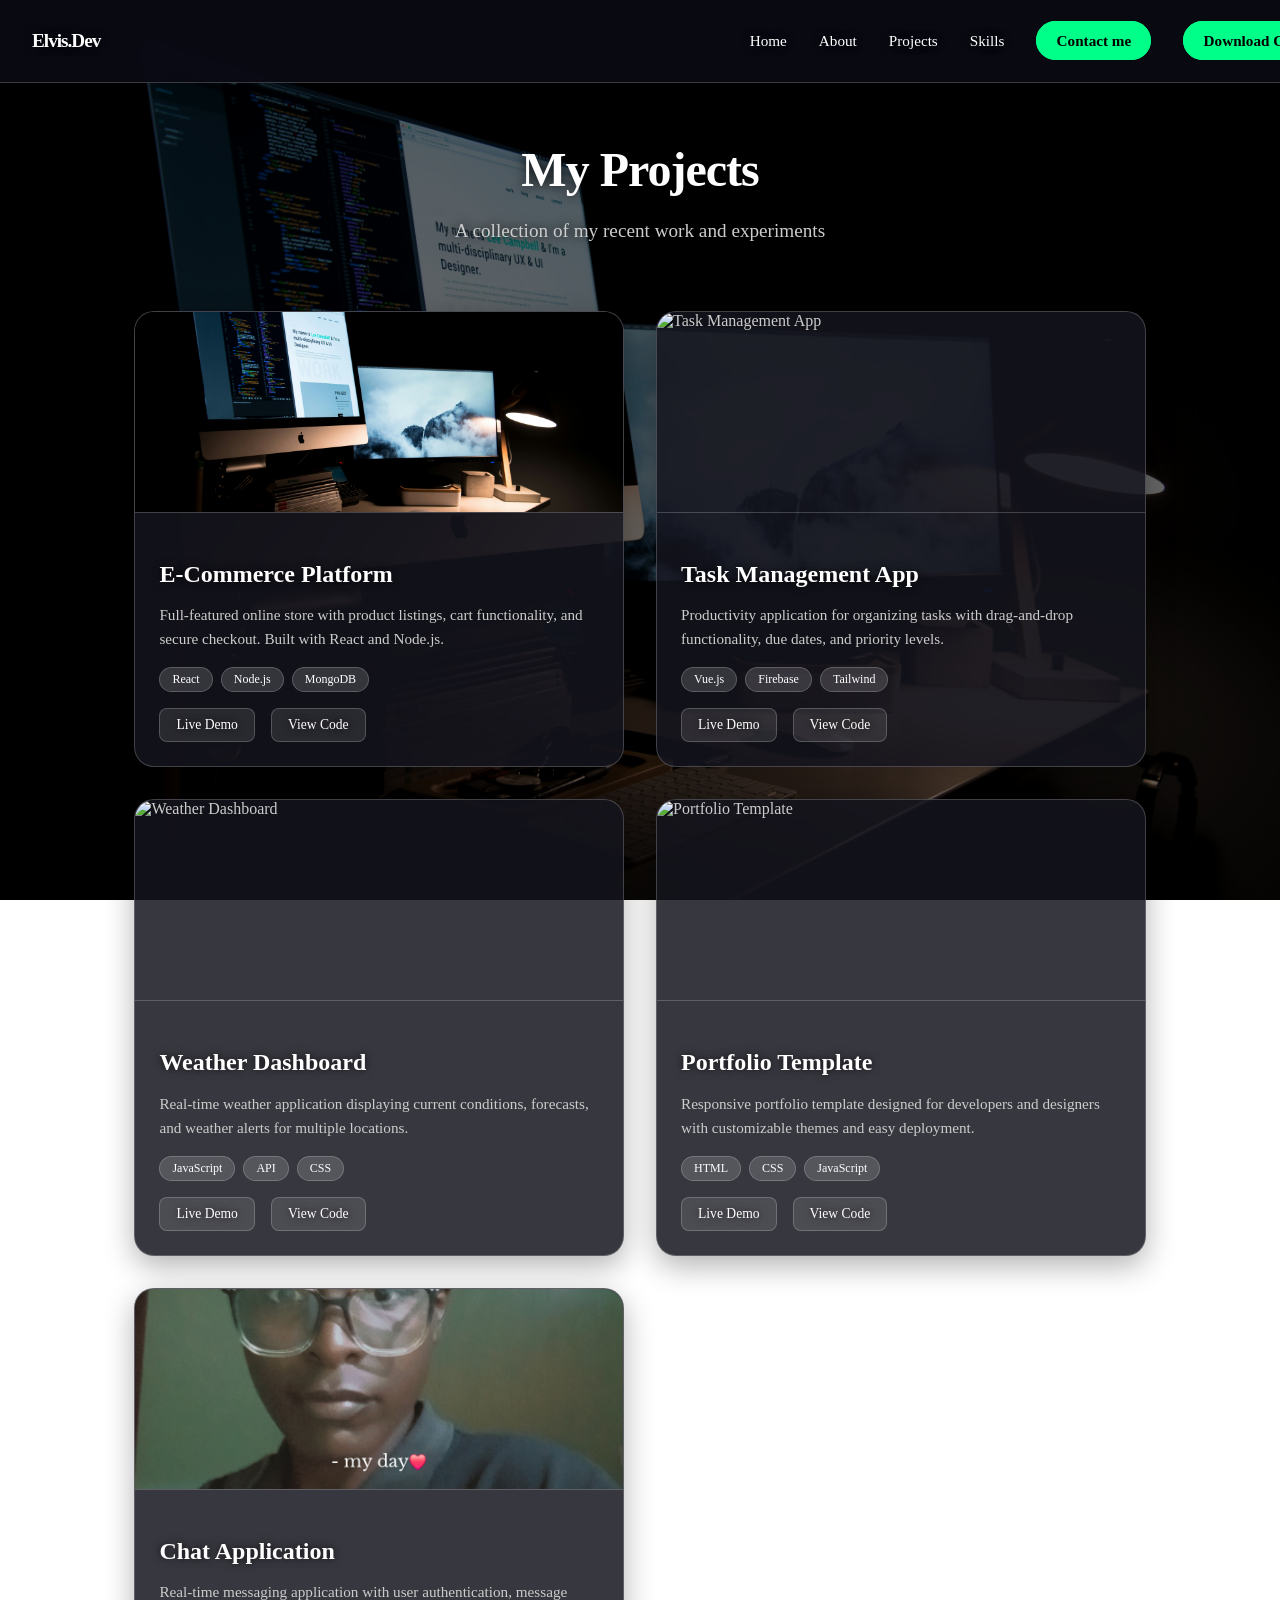
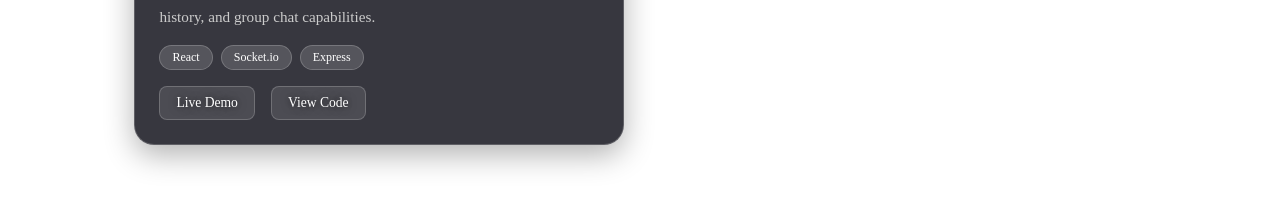
==== projects.html @ 84349046 "Initial commit:potfolio-website web project" ====
<!doctype html>
<html lang="en">
  <head>
    <meta charset="UTF-8" />
    <meta name="viewport" content="width=device-width, initial-scale=1.0" />
    <title>Projects - Elvis Portfolio</title>
    <link rel="stylesheet" href="style.css" />
  </head>
  <body>
    <nav class="navbar" id="header-navbar">
      <div id="navlogo">
        <a href="#home">Elvis.Dev</a>
      </div>

      <ul class="navmenu">
        <li><a href="index.html" class="navlink">Home</a></li>
        <li><a href="about.html" class="navlink">About</a></li>
        <li><a href="projects.html" class="navlink">Projects</a></li>
        <li><a href="skills.html" class="navlink">Skills</a></li>
        <li><a href="contact.html" class="navlink navbtn">Contact me</a></li>
        <li>
          <a href="cv/Elvis_CV.html" class="navlink navbtn" download
            >Download Cv</a
          >
        </li>
      </ul>
    </nav>

    <section class="page-section" id="projects">
      <div class="section-container">
        <div class="section-header">
          <h1 class="section-title">My Projects</h1>
          <p class="section-subtitle">
            A collection of my recent work and experiments
          </p>
        </div>

        <div class="projects-grid">
          <!-- Project Card 1 -->
          <div class="project-card">
            <div class="project-image-wrapper">
              <img
                src="images1/lee-campbell-DtDlVpy-vvQ-unsplash.jpg"
                alt="E-Commerce Platform"
                class="project-image"
              />
            </div>
            <div class="project-info">
              <h3 class="project-title">E-Commerce Platform</h3>
              <p class="project-description">
                Full-featured online store with product listings, cart
                functionality, and secure checkout. Built with React and
                Node.js.
              </p>
              <div class="project-tags">
                <span class="tag">React</span>
                <span class="tag">Node.js</span>
                <span class="tag">MongoDB</span>
              </div>
              <div class="project-links">
                <a href="#" class="project-link">Live Demo</a>
                <a href="#" class="project-link">View Code</a>
              </div>
            </div>
          </div>

          <!-- Project Card 2 -->
          <div class="project-card">
            <div class="project-image-wrapper">
              <img
                src="images1/ales-nesetril-Im7lZjxeLhg-unsplash.jpg"
                alt="Task Management App"
                class="project-image"
              />
            </div>
            <div class="project-info">
              <h3 class="project-title">Task Management App</h3>
              <p class="project-description">
                Productivity application for organizing tasks with drag-and-drop
                functionality, due dates, and priority levels.
              </p>
              <div class="project-tags">
                <span class="tag">Vue.js</span>
                <span class="tag">Firebase</span>
                <span class="tag">Tailwind</span>
              </div>
              <div class="project-links">
                <a href="#" class="project-link">Live Demo</a>
                <a href="#" class="project-link">View Code</a>
              </div>
            </div>
          </div>

          <!-- Project Card 3 -->
          <div class="project-card">
            <div class="project-image-wrapper">
              <img
                src="images1/billy-huynh-W8KTS-mhFUE-unsplash.jpg"
                alt="Weather Dashboard"
                class="project-image"
              />
            </div>
            <div class="project-info">
              <h3 class="project-title">Weather Dashboard</h3>
              <p class="project-description">
                Real-time weather application displaying current conditions,
                forecasts, and weather alerts for multiple locations.
              </p>
              <div class="project-tags">
                <span class="tag">JavaScript</span>
                <span class="tag">API</span>
                <span class="tag">CSS</span>
              </div>
              <div class="project-links">
                <a href="#" class="project-link">Live Demo</a>
                <a href="#" class="project-link">View Code</a>
              </div>
            </div>
          </div>

          <!-- Project Card 4 -->
          <div class="project-card">
            <div class="project-image-wrapper">
              <img
                src="images1/patrick-tomasso-QMDap1TAu0g-unsplash.jpg"
                alt="Portfolio Template"
                class="project-image"
              />
            </div>
            <div class="project-info">
              <h3 class="project-title">Portfolio Template</h3>
              <p class="project-description">
                Responsive portfolio template designed for developers and
                designers with customizable themes and easy deployment.
              </p>
              <div class="project-tags">
                <span class="tag">HTML</span>
                <span class="tag">CSS</span>
                <span class="tag">JavaScript</span>
              </div>
              <div class="project-links">
                <a href="#" class="project-link">Live Demo</a>
                <a href="#" class="project-link">View Code</a>
              </div>
            </div>
          </div>

          <!-- Project Card 5 -->
          <div class="project-card">
            <div class="project-image-wrapper">
              <img
                src="images1/mine.jpg"
                alt="Chat Application"
                class="project-image"
              />
            </div>
            <div class="project-info">
              <h3 class="project-title">Chat Application</h3>
              <p class="project-description">
                Real-time messaging application with user authentication,
                message history, and group chat capabilities.
              </p>
              <div class="project-tags">
                <span class="tag">React</span>
                <span class="tag">Socket.io</span>
                <span class="tag">Express</span>
              </div>
              <div class="project-links">
                <a href="#" class="project-link">Live Demo</a>
                <a href="#" class="project-link">View Code</a>
              </div>
            </div>
          </div>
        </div>
      </div>
    </section>
  </body>
</html>
---- style.css ----
/* CSS Variables */
:root {
  --text-main: #ffffff;
  --text-muted: #cccccc;
  --accent-color: #00ff88;
  --bg-overlay: rgba(0, 0, 0, 0.6);
  --card-bg: rgba(20, 20, 30, 0.85);
  --card-border: rgba(255, 255, 255, 0.2);
  --text-shadow: 0px 0px 8px rgba(0, 0, 0, 0.8);
  --text-shadow-strong: 0px 0px 12px rgba(0, 0, 0, 1);
}

body {
  font-family: Cambria, Cochin, Georgia, Times, "Times New Roman", serif;
  background-image: url("images1/lee-campbell-DtDlVpy-vvQ-unsplash.jpg");
  background-size: cover;
  background-attachment: fixed;
  color: var(--text-muted);
  min-height: 100vh;
  position: relative;
}

body::before {
  content: "";
  position: fixed;
  top: 0;
  left: 0;
  width: 100%;
  height: 100%;
  background: var(--bg-overlay);
  z-index: -1;
}

.navbar {
  position: fixed;
  top: 0;
  left: 0;
  width: 100%;
  backdrop-filter: blur(10px);
  background: rgba(10, 10, 20, 0.9);
  display: flex;
  justify-content: space-between;
  align-items: center;
  padding: 1rem 2rem;
  z-index: 1000;
  border-bottom: 1px solid var(--card-border);
}

#navlogo a {
  font-size: 1.2rem;
  font-weight: 700;
  color: var(--text-main);
  text-decoration: none;
  letter-spacing: -1px;
  text-shadow: var(--text-shadow);
}

.navmenu {
  padding: 0;
  display: flex;
  align-items: center;
  list-style: none;
  gap: 2rem;
}

.navlink {
  font-size: 0.95rem;
  font-weight: 500;
  color: var(--text-main);
  text-decoration: none;
  transition: color 0.2s ease;
  text-shadow: var(--text-shadow);
}

.navlink:hover {
  color: var(--accent-color);
}

.navbtn {
  border: 1px solid var(--accent-color);
  background-color: var(--accent-color);
  color: #000 !important;
  padding: 0.6rem 1.2rem;
  border-radius: 50px;
  text-decoration: none;
  font-weight: 600;
  transition: all 0.3s ease;
  text-shadow: none;
}

.navbtn:hover {
  background-color: rgba(0, 255, 136, 0.8);
  transform: translateY(-2px);
  box-shadow: 0 5px 15px rgba(0, 255, 136, 0.3);
}

.navbtn:active {
  transform: scale(0.98);
}

.hero {
  display: flex;
  align-items: center;
  justify-content: center;
  padding: 8rem 10% 4rem;
  min-height: 100vh;
}

.hero-container {
  display: flex;
  align-items: center;
  gap: 4rem;
  max-width: 1200px;
  width: 100%;
}

.hero-text {
  flex: 1.2;
  text-shadow: var(--text-shadow-strong);
}

.hero-subtitle {
  font-size: 1rem;
  font-weight: 600;
  color: var(--accent-color);
  text-transform: uppercase;
  letter-spacing: 1px;
  margin-bottom: 0.75rem;
}

.hero-title {
  font-size: 3.5rem;
  font-weight: 800;
  color: var(--text-main);
  line-height: 1.1;
  letter-spacing: -1px;
  margin-bottom: 1rem;
}

.hero-tagline {
  font-size: 2.25rem;
  font-weight: 700;
  color: var(--text-muted);
  line-height: 1.2;
  margin-bottom: 1.5rem;
}

.hero-description {
  font-size: 1.1rem;
  line-height: 1.6;
  color: var(--text-muted);
  max-width: 540px;
  margin-bottom: 2.5rem;
}

.herovisual {
  display: flex;
  justify-content: center;
  align-items: center;
}

.heroimagewrapper {
  width: 100%;
  max-width: 360px;
}

.heroimage {
  margin-top: 50px;
  width: 100%;
  height: 100%;
  border-radius: 24px;
  display: flex;
  justify-content: center;
  align-items: center;
  box-shadow: 0 20px 25px -5px rgba(0, 0, 0, 0.1);
}

.heroimage img {
  width: 100%;
  height: 100%;
  object-fit: cover;
  border-radius: 22px;
}

/* Page Section Styles */
.page-section {
  display: flex;
  align-items: center;
  justify-content: center;
  padding: 6rem 10% 4rem;
  min-height: 100vh;
}

.section-container {
  max-width: 1200px;
  width: 100%;
}

.section-header {
  text-align: center;
  margin-bottom: 4rem;
  text-shadow: var(--text-shadow-strong);
}

.section-title {
  font-size: 3rem;
  font-weight: 800;
  color: var(--text-main);
  line-height: 1.1;
  letter-spacing: -1px;
  margin-bottom: 1rem;
}

.section-subtitle {
  font-size: 1.2rem;
  color: var(--text-muted);
  line-height: 1.6;
}

/* Projects Page Styles */
.projects-grid {
  display: grid;
  grid-template-columns: repeat(auto-fit, minmax(350px, 1fr));
  gap: 2rem;
}

.project-card {
  background: var(--card-bg);
  backdrop-filter: blur(10px);
  border-radius: 20px;
  overflow: hidden;
  transition:
    transform 0.3s ease,
    box-shadow 0.3s ease;
  border: 1px solid var(--card-border);
  box-shadow: 0 10px 30px rgba(0, 0, 0, 0.3);
}

.project-card:hover {
  transform: translateY(-10px);
  box-shadow: 0 20px 40px rgba(0, 0, 0, 0.4);
  border-color: var(--accent-color);
}

.project-image-wrapper {
  width: 100%;
  height: 200px;
  overflow: hidden;
  border-bottom: 1px solid var(--card-border);
}

.project-image {
  width: 100%;
  height: 100%;
  object-fit: cover;
  transition: transform 0.3s ease;
}

.project-card:hover .project-image {
  transform: scale(1.05);
}

.project-info {
  padding: 1.5rem;
}

.project-title {
  font-size: 1.5rem;
  font-weight: 700;
  color: var(--text-main);
  margin-bottom: 0.75rem;
  text-shadow: var(--text-shadow);
}

.project-description {
  font-size: 0.95rem;
  line-height: 1.6;
  color: var(--text-muted);
  margin-bottom: 1rem;
}

.project-tags {
  display: flex;
  flex-wrap: wrap;
  gap: 0.5rem;
  margin-bottom: 1rem;
}

.tag {
  background: rgba(255, 255, 255, 0.15);
  color: var(--text-main);
  padding: 0.25rem 0.75rem;
  border-radius: 20px;
  font-size: 0.75rem;
  font-weight: 500;
  border: 1px solid var(--card-border);
}

.project-links {
  display: flex;
  gap: 1rem;
}

.project-link {
  color: var(--text-main);
  text-decoration: none;
  font-size: 0.85rem;
  font-weight: 500;
  padding: 0.5rem 1rem;
  background: rgba(255, 255, 255, 0.1);
  border-radius: 8px;
  transition: all 0.3s ease;
  border: 1px solid var(--card-border);
  text-shadow: var(--text-shadow);
}

.project-link:hover {
  background: var(--accent-color);
  color: #000;
  transform: translateY(-2px);
  border-color: var(--accent-color);
}

/* About Page Styles */
.about-content {
  display: grid;
  grid-template-columns: 1fr 1fr;
  gap: 4rem;
  margin-bottom: 4rem;
  align-items: center;
}

.about-heading {
  font-size: 2rem;
  font-weight: 700;
  color: var(--text-main);
  margin-bottom: 1.5rem;
  text-shadow: var(--text-shadow);
}

.about-paragraph {
  font-size: 1.1rem;
  line-height: 1.8;
  color: var(--text-muted);
  margin-bottom: 1.5rem;
}

.about-image-wrapper {
  width: 100%;
  max-width: 400px;
  border-radius: 24px;
  overflow: hidden;
  box-shadow: 0 20px 25px -5px rgba(0, 0, 0, 0.1);
  background: var(--card-bg);
}

.about-image {
  width: 100%;
  height: auto;
  display: block;
}

.about-details {
  display: grid;
  grid-template-columns: repeat(auto-fit, minmax(250px, 1fr));
  gap: 2rem;
}

.detail-card {
  background: var(--card-bg);
  backdrop-filter: blur(10px);
  border-radius: 16px;
  padding: 2rem;
  border: 1px solid var(--card-border);
  transition:
    transform 0.3s ease,
    box-shadow 0.3s ease;
  box-shadow: 0 8px 20px #00000033;
}

.detail-card:hover {
  transform: translateY(-5px);
  box-shadow: 0 12px 30px #0000004d;
  border-color: var(--accent-color);
}

.detail-title {
  font-size: 1.2rem;
  font-weight: 700;
  color: var(--text-main);
  margin-bottom: 1rem;
  text-shadow: var(--text-shadow);
}

.detail-content {
  font-size: 1rem;
  line-height: 1.6;
  color: var(--text-muted);
}

/* Skills Page Styles */
.skills-container {
  display: flex;
  flex-direction: column;
  gap: 3rem;
}

.skills-category {
  background: var(--card-bg);
  backdrop-filter: blur(10px);
  border-radius: 20px;
  padding: 2rem;
  border: 1px solid var(--card-border);
  box-shadow: 0 8px 20px #00000033;
}

.category-title {
  font-size: 1.5rem;
  font-weight: 700;
  color: var(--text-main);
  margin-bottom: 1.5rem;
  text-shadow: var(--text-shadow);
  border-bottom: 1px solid var(--card-border);
  padding-bottom: 1rem;
}

.skills-grid {
  display: grid;
  grid-template-columns: repeat(auto-fit, minmax(150px, 1fr));
  gap: 1rem;
}

.skill-card {
  background: #1e1e28cc;
  border-radius: 12px;
  padding: 1.5rem 1rem;
  text-align: center;
  transition: all 0.3s ease;
  border: 1px solid var(--card-border);
}

.skill-card:hover {
  background: #282832e6;
  transform: translateY(-5px);
  box-shadow: 0 10px 20px #0000004d;
  border-color: var(--accent-color);
}

.skill-icon {
  font-size: 2rem;
  margin-bottom: 0.5rem;
  text-shadow: var(--text-shadow);
}

.skill-name {
  font-size: 0.9rem;
  font-weight: 600;
  color: var(--text-main);
  margin-bottom: 0.25rem;
}

.skill-level {
  font-size: 0.75rem;
  color: var(--text-muted);
  font-weight: 400;
}

/* Contact Page Styles */
.contact-section {
  display: flex;
  align-items: center;
  justify-content: center;
  padding: 6rem 10% 4rem;
  min-height: 100vh;
}

.contact-container {
  max-width: 800px;
  width: 100%;
}

.contact-header {
  text-align: center;
  margin-bottom: 3rem;
  text-shadow: var(--text-shadow-strong);
}

.contact-title {
  font-size: 3rem;
  font-weight: 800;
  color: var(--text-main);
  line-height: 1.1;
  margin-bottom: 1rem;
}

.contact-subtitle {
  font-size: 1.2rem;
  color: var(--text-muted);
  line-height: 1.6;
}

.contact-content {
  display: grid;
  grid-template-columns: 1fr 1fr;
  gap: 3rem;
  margin-bottom: 3rem;
}

.contact-info {
  background: var(--card-bg);
  backdrop-filter: blur(10px);
  border-radius: 20px;
  padding: 2rem;
  border: 1px solid var(--card-border);
  box-shadow: 0 8px 20px #00000033;
}

.contact-info h3 {
  font-size: 1.5rem;
  font-weight: 700;
  color: var(--text-main);
  margin-bottom: 1.5rem;
  text-shadow: var(--text-shadow);
  border-bottom: 1px solid var(--card-border);
  padding-bottom: 0.5rem;
}

.info-item {
  display: flex;
  align-items: flex-start;
  gap: 1rem;
  margin-bottom: 1.5rem;
}

.info-icon {
  color: var(--accent-color);
  font-size: 1.5rem;
  text-shadow: var(--text-shadow);
}

.info-text {
  color: var(--text-muted);
  line-height: 1.6;
}

.info-text strong {
  color: var(--text-main);
  display: block;
  margin-bottom: 0.25rem;
}

.contact-form {
  background: var(--card-bg);
  backdrop-filter: blur(10px);
  border-radius: 20px;
  padding: 2rem;
  border: 1px solid var(--card-border);
  box-shadow: 0 8px 20px #00000033;
}

.contact-form h3 {
  font-size: 1.5rem;
  font-weight: 700;
  color: var(--text-main);
  margin-bottom: 1.5rem;
  text-shadow: var(--text-shadow);
}

.form-group {
  margin-bottom: 1.5rem;
}

.form-group label {
  display: block;
  color: var(--text-muted);
  margin-bottom: 0.5rem;
  font-weight: 500;
}

.form-group input,
.form-group textarea {
  width: 100%;
  padding: 0.75rem 1rem;
  border: 1px solid var(--card-border);
  border-radius: 8px;
  background: #ffffff0d;
  color: var(--text-main);
  font-family: inherit;
  font-size: 1rem;
  transition:
    border-color 0.3s ease,
    box-shadow 0.3s ease;
}

.form-group input:focus,
.form-group textarea:focus {
  outline: none;
  border-color: var(--accent-color);
  box-shadow: 0 0 0 3px #00ff8833;
}

.form-group input::placeholder,
.form-group textarea::placeholder {
  color: #ffffff99;
}

.form-group textarea {
  min-height: 150px;
  resize: vertical;
}

.submit-btn {
  width: 100%;
  padding: 0.75rem 1.5rem;
  background: var(--accent-color);
  color: #000;
  border: none;
  border-radius: 8px;
  font-size: 1rem;
  font-weight: 600;
  cursor: pointer;
  transition: all 0.3s ease;
  text-transform: uppercase;
  letter-spacing: 1px;
}

.submit-btn:hover {
  background: #00ff88cc;
  transform: translateY(-2px);
  box-shadow: 0 5px 15px #00ff884d;
}

.submit-btn:active {
  transform: scale(0.98);
}

/* Responsive Design */
@media (max-width: 992px) {
  .contact-content {
    grid-template-columns: 1fr;
    gap: 2rem;
  }

  .about-content {
    grid-template-columns: 1fr;
    gap: 2rem;
  }

  .hero-container {
    flex-direction: column;
    text-align: center;
    gap: 3rem;
  }

  .hero-text {
    flex: none;
  }

  .navmenu {
    display: none;
  }
}

@media (max-width: 768px) {
  .projects-grid {
    grid-template-columns: 1fr;
  }

  .section-title {
    font-size: 2.5rem;
  }

  .contact-title {
    font-size: 2.5rem;
  }

  .hero-title {
    font-size: 2.5rem;
  }

  .hero-tagline {
    font-size: 1.5rem;
  }

  .about-image-wrapper {
    max-width: 100%;
  }
}

@media (max-width: 576px) {
  .section-title {
    font-size: 2rem;
  }

  .contact-title {
    font-size: 2rem;
  }

  .hero-title {
    font-size: 2rem;
  }

  .hero-tagline {
    font-size: 1.2rem;
  }

  .hero-description {
    font-size: 1rem;
  }

  .navmenu {
    gap: 1rem;
  }

  .navlink {
    font-size: 0.85rem;
  }

  .navbtn {
    padding: 0.5rem 1rem;
    font-size: 0.85rem;
  }
}

/* Animation for page load */
@keyframes fadeIn {
  from {
    opacity: 0;
    transform: translateY(20px);
  }
  to {
    opacity: 1;
    transform: translateY(0);
  }
}

.page-section > *,
.contact-section > *,
.hero > * {
  animation: fadeIn 0.6s ease forwards;
}

/* Download CV Button */
.download-cv-btn {
  display: inline-block;
  padding: 0.75rem 1.5rem;
  background: var(--accent-color);
  color: #000;
  text-decoration: none;
  border-radius: 50px;
  font-weight: 600;
  transition: all 0.3s ease;
  border: none;
  cursor: pointer;
}

.download-cv-btn:hover {
  background: #00ff88cc;
  transform: translateY(-2px);
  box-shadow: 0 5px 15px #00ff884d;
}
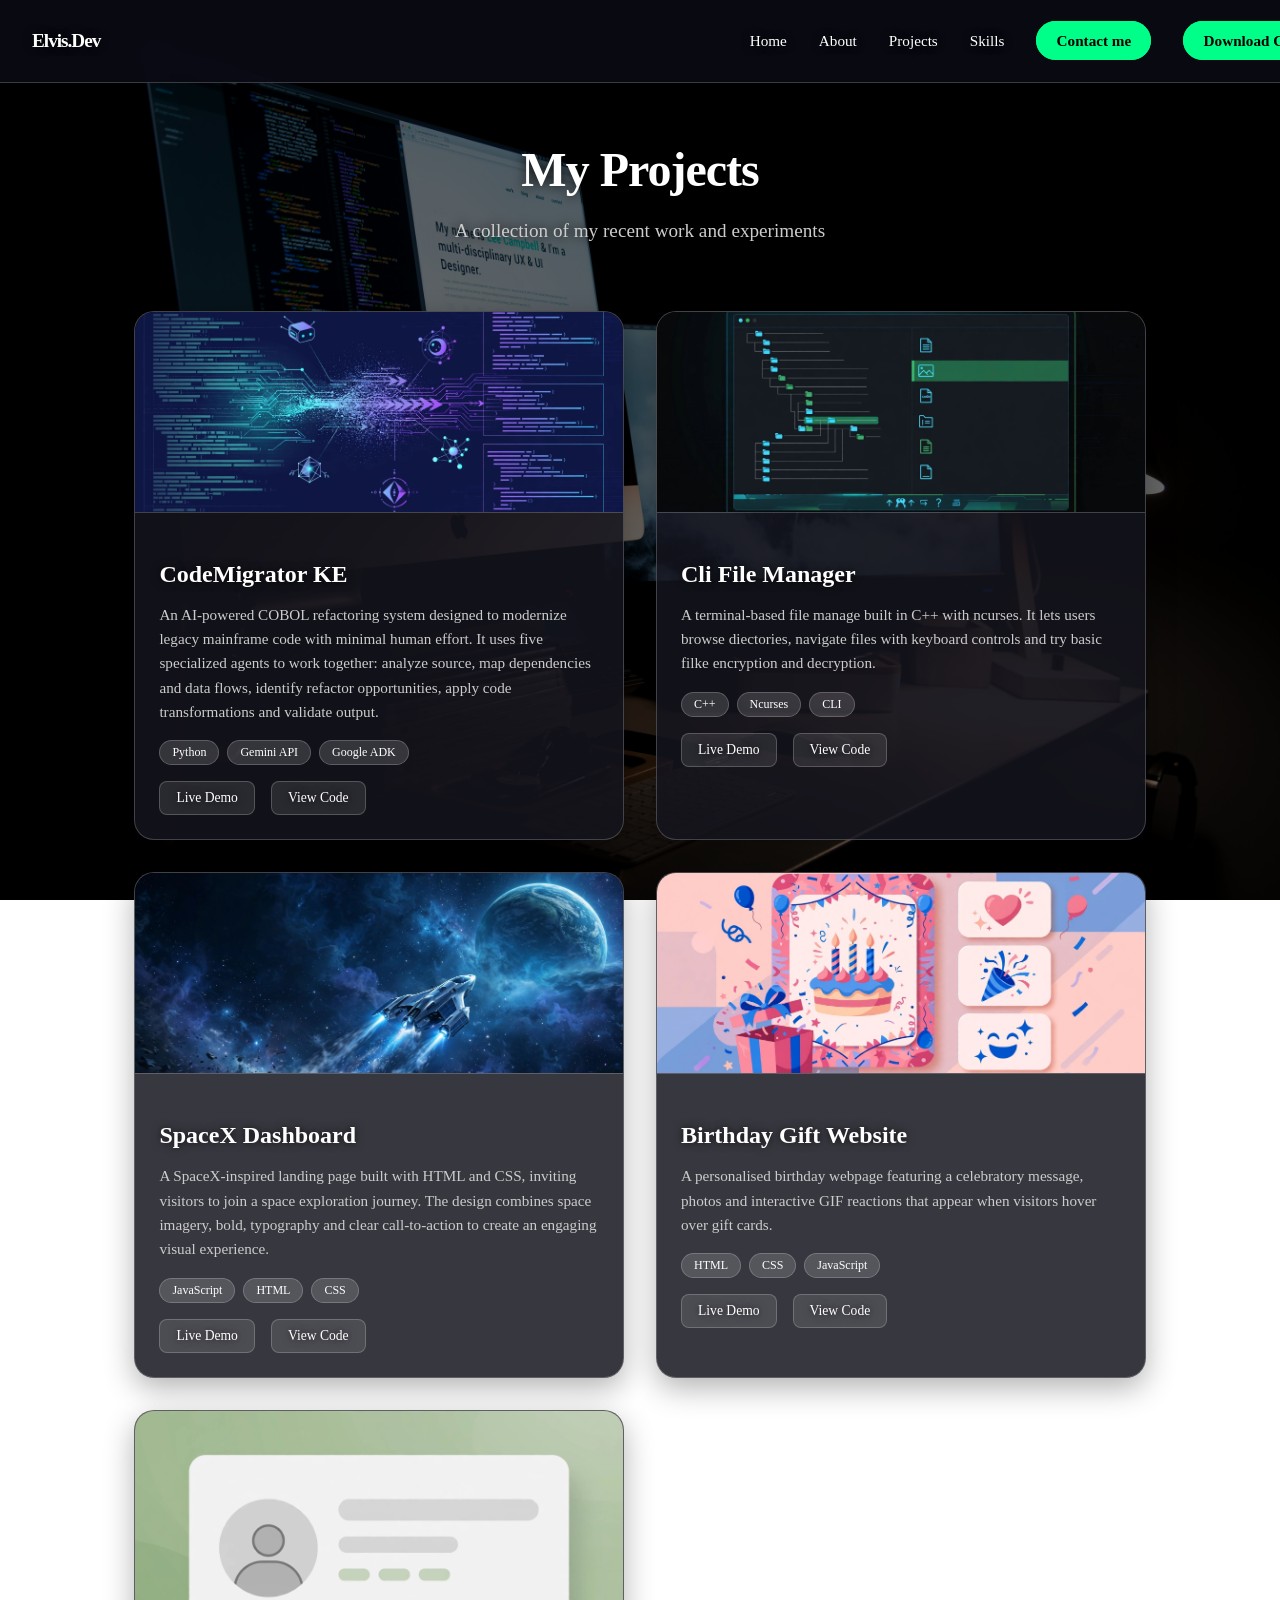
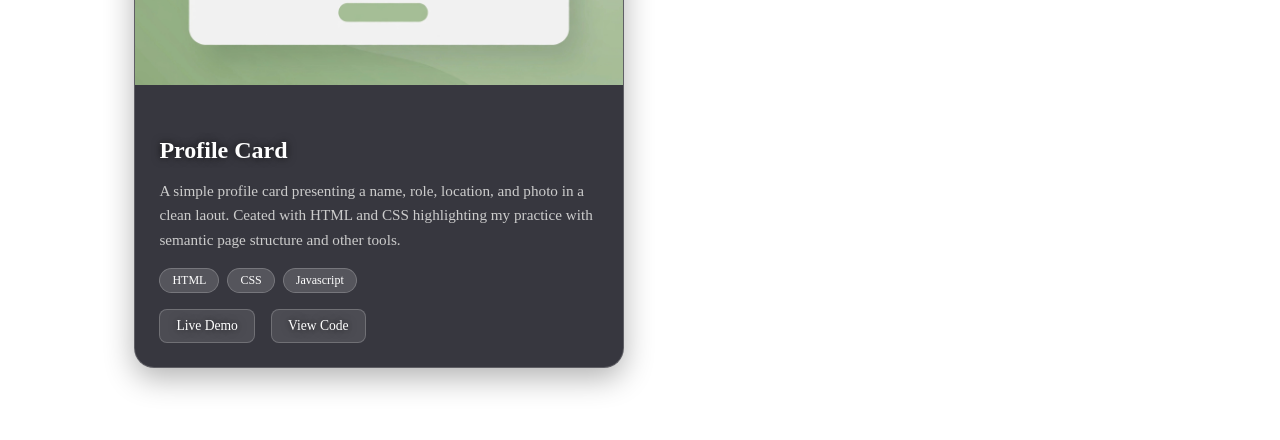
==== commit 41b34433: "Second commit:updated project card images and content" ====
--- a/projects.html
+++ b/projects.html
@@ -40,22 +40,24 @@
           <div class="project-card">
             <div class="project-image-wrapper">
               <img
-                src="images1/lee-campbell-DtDlVpy-vvQ-unsplash.jpg"
-                alt="E-Commerce Platform"
+                src="images1/code-migrator.jpg"
+                alt="code refactoror"
                 class="project-image"
               />
             </div>
             <div class="project-info">
-              <h3 class="project-title">E-Commerce Platform</h3>
+              <h3 class="project-title">CodeMigrator KE</h3>
               <p class="project-description">
-                Full-featured online store with product listings, cart
-                functionality, and secure checkout. Built with React and
-                Node.js.
+                An AI-powered COBOL refactoring system designed to modernize
+                legacy mainframe code with minimal human effort. It uses five
+                specialized agents to work together: analyze source, map
+                dependencies and data flows, identify refactor opportunities,
+                apply code transformations and validate output.
               </p>
               <div class="project-tags">
-                <span class="tag">React</span>
-                <span class="tag">Node.js</span>
-                <span class="tag">MongoDB</span>
+                <span class="tag">Python</span>
+                <span class="tag">Gemini API</span>
+                <span class="tag">Google ADK</span>
               </div>
               <div class="project-links">
                 <a href="#" class="project-link">Live Demo</a>
@@ -68,21 +70,22 @@
           <div class="project-card">
             <div class="project-image-wrapper">
               <img
-                src="images1/ales-nesetril-Im7lZjxeLhg-unsplash.jpg"
-                alt="Task Management App"
+                src="images1/cli file manager.jpg"
+                alt="CLI-based file manager"
                 class="project-image"
               />
             </div>
             <div class="project-info">
-              <h3 class="project-title">Task Management App</h3>
+              <h3 class="project-title">Cli File Manager</h3>
               <p class="project-description">
-                Productivity application for organizing tasks with drag-and-drop
-                functionality, due dates, and priority levels.
+                A terminal-based file manage built in C++ with ncurses. It lets
+                users browse diectories, navigate files with keyboard controls
+                and try basic filke encryption and decryption.
               </p>
               <div class="project-tags">
-                <span class="tag">Vue.js</span>
-                <span class="tag">Firebase</span>
-                <span class="tag">Tailwind</span>
+                <span class="tag">C++</span>
+                <span class="tag">Ncurses</span>
+                <span class="tag">CLI</span>
               </div>
               <div class="project-links">
                 <a href="#" class="project-link">Live Demo</a>
@@ -95,20 +98,22 @@
           <div class="project-card">
             <div class="project-image-wrapper">
               <img
-                src="images1/billy-huynh-W8KTS-mhFUE-unsplash.jpg"
-                alt="Weather Dashboard"
+                src="images1/space-exploration.jpg"
+                alt="SpaceX landing page"
                 class="project-image"
               />
             </div>
             <div class="project-info">
-              <h3 class="project-title">Weather Dashboard</h3>
+              <h3 class="project-title">SpaceX Dashboard</h3>
               <p class="project-description">
-                Real-time weather application displaying current conditions,
-                forecasts, and weather alerts for multiple locations.
+                A SpaceX-inspired landing page built with HTML and CSS, inviting
+                visitors to join a space exploration journey. The design
+                combines space imagery, bold, typography and clear
+                call-to-action to create an engaging visual experience.
               </p>
               <div class="project-tags">
                 <span class="tag">JavaScript</span>
-                <span class="tag">API</span>
+                <span class="tag">HTML</span>
                 <span class="tag">CSS</span>
               </div>
               <div class="project-links">
@@ -122,16 +127,17 @@
           <div class="project-card">
             <div class="project-image-wrapper">
               <img
-                src="images1/patrick-tomasso-QMDap1TAu0g-unsplash.jpg"
-                alt="Portfolio Template"
+                src="images1/bday.jpg"
+                alt="Bithday gift website"
                 class="project-image"
               />
             </div>
             <div class="project-info">
-              <h3 class="project-title">Portfolio Template</h3>
+              <h3 class="project-title">Birthday Gift Website</h3>
               <p class="project-description">
-                Responsive portfolio template designed for developers and
-                designers with customizable themes and easy deployment.
+                A personalised birthday webpage featuring a celebratory message,
+                photos and interactive GIF reactions that appear when visitors
+                hover over gift cards.
               </p>
               <div class="project-tags">
                 <span class="tag">HTML</span>
@@ -147,23 +153,24 @@
 
           <!-- Project Card 5 -->
           <div class="project-card">
-            <div class="project-image-wrapper">
+            <div class="Business-card">
               <img
-                src="images1/mine.jpg"
+                src="images1/card.jpg"
                 alt="Chat Application"
                 class="project-image"
               />
             </div>
             <div class="project-info">
-              <h3 class="project-title">Chat Application</h3>
+              <h3 class="project-title">Profile Card</h3>
               <p class="project-description">
-                Real-time messaging application with user authentication,
-                message history, and group chat capabilities.
+                A simple profile card presenting a name, role, location, and
+                photo in a clean laout. Ceated with HTML and CSS highlighting my
+                practice with semantic page structure and other tools.
               </p>
               <div class="project-tags">
-                <span class="tag">React</span>
-                <span class="tag">Socket.io</span>
-                <span class="tag">Express</span>
+                <span class="tag">HTML</span>
+                <span class="tag">CSS</span>
+                <span class="tag">Javascript</span>
               </div>
               <div class="project-links">
                 <a href="#" class="project-link">Live Demo</a>
